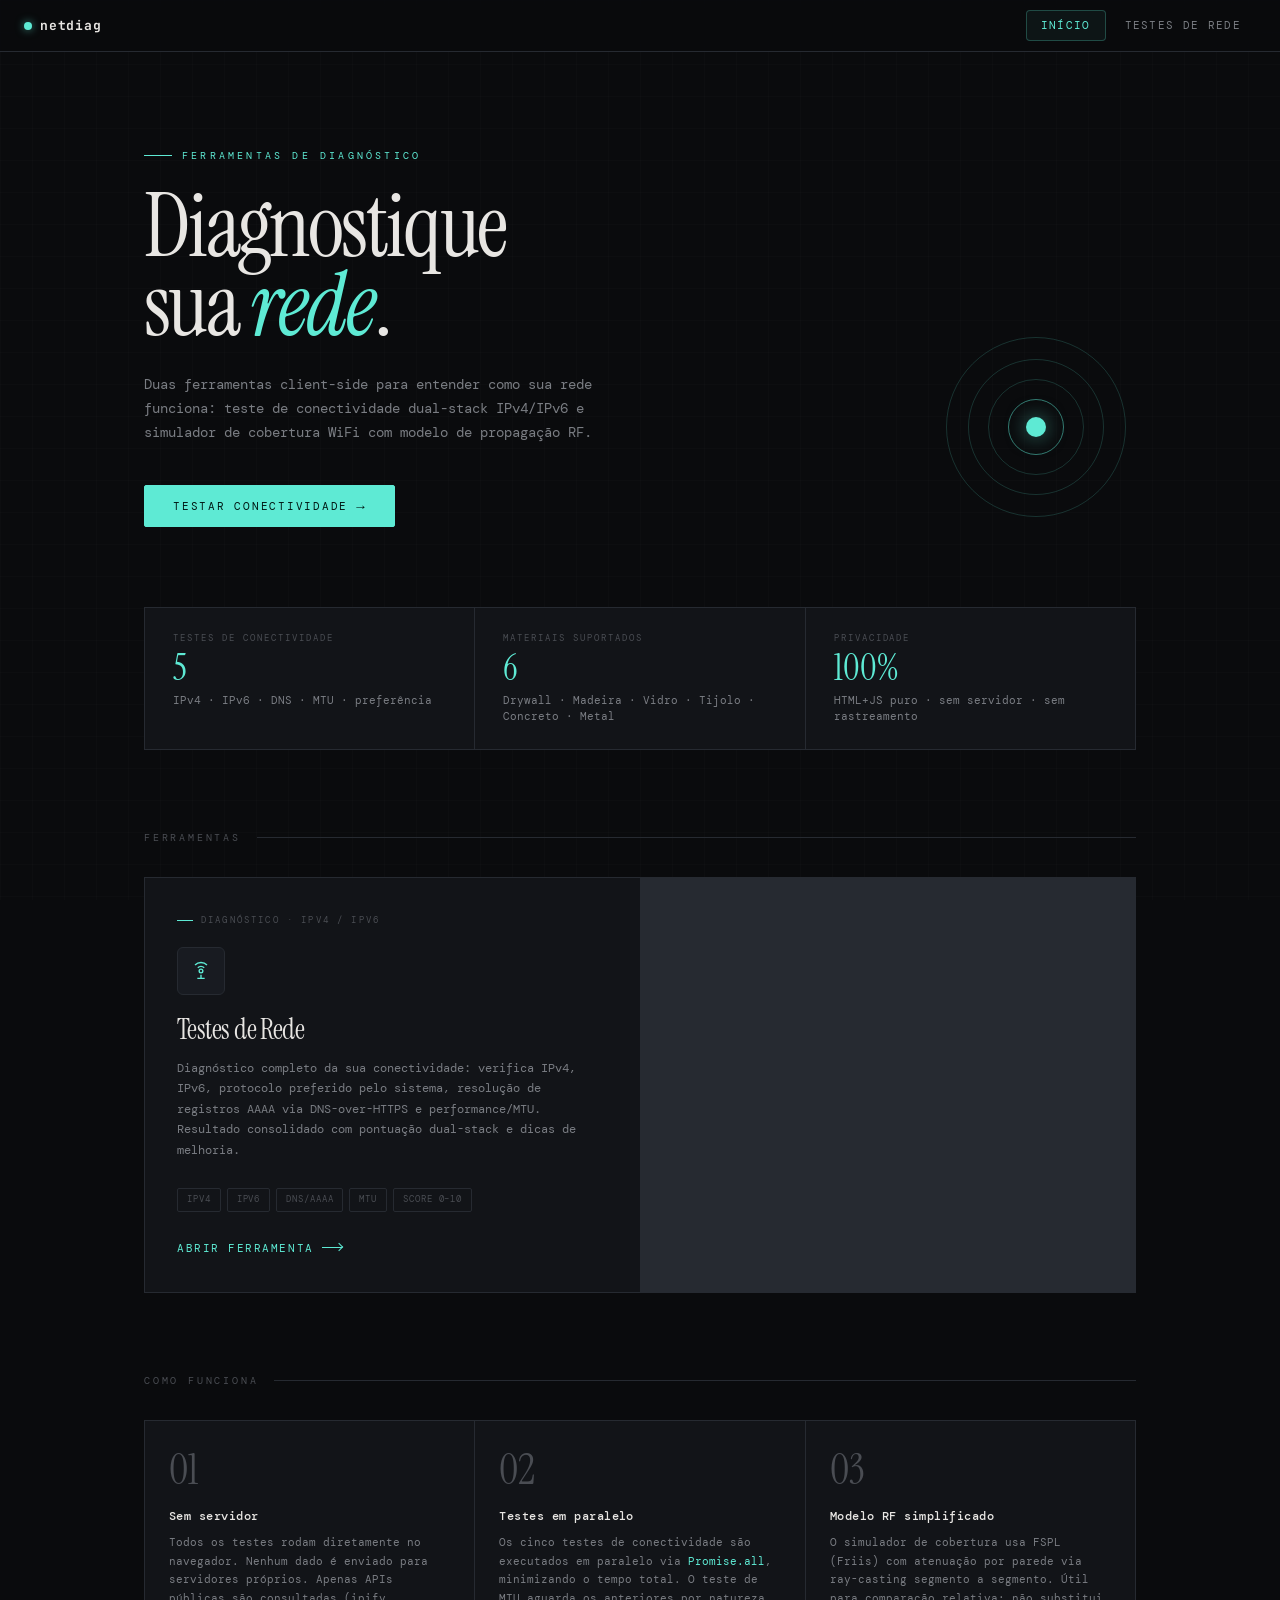
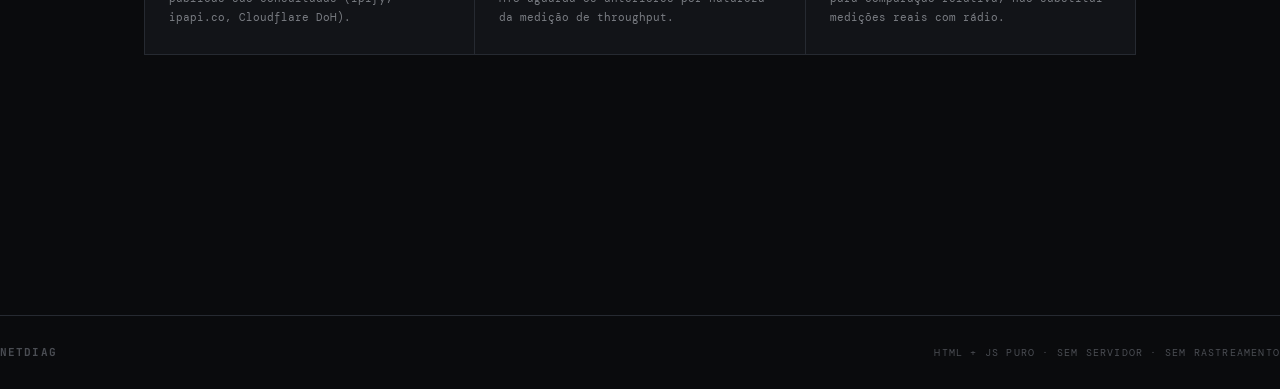
==== index.html @ 3866aabf "feat: add network diagnostic tests page with IPv4, IPv6, DNS, and MTU performance checks" ====
<!DOCTYPE html>
<html lang="pt-BR">
<head>
<meta charset="UTF-8">
<meta name="viewport" content="width=device-width, initial-scale=1.0">
<title>netdiag · ferramentas de rede</title>
<meta name="description" content="Ferramentas de diagnóstico de rede: teste de conectividade IPv4/IPv6 e simulador de cobertura WiFi.">
<meta property="og:title" content="netdiag · ferramentas de rede">
<meta property="og:description" content="Diagnóstico de conectividade dual-stack IPv4/IPv6 e simulador de cobertura WiFi com modelo de propagação RF.">
<meta property="og:type" content="website">
<meta name="theme-color" content="#0a0b0d">
<link rel="icon" type="image/svg+xml" href="favicon.svg">
<link rel="preconnect" href="https://fonts.googleapis.com">
<link rel="preconnect" href="https://fonts.gstatic.com" crossorigin>
<link href="https://fonts.googleapis.com/css2?family=DM+Mono:wght@300;400;500&family=Instrument+Serif:ital@0;1&family=JetBrains+Mono:wght@400;500;700&display=swap" rel="stylesheet">
<style>
  *, *::before, *::after { margin: 0; padding: 0; box-sizing: border-box; }

  :root {
    --bg:        #0a0b0d;
    --surface:   #121418;
    --surface-2: #181b21;
    --border:    #262a31;
    --border-hi: #323840;
    --text:      #e8e6e3;
    --text-dim:  #7a7d83;
    --text-muted:#4a4d53;
    --accent:    #5eead4;
    --accent-dim:#2db8a0;
    --v4:        #fbbf24;
    --good:      #4ade80;
    --bad:       #f87171;
  }

  html { color-scheme: dark; scroll-behavior: smooth; }

  body {
    font-family: 'DM Mono', ui-monospace, monospace;
    background: var(--bg);
    color: var(--text);
    min-height: 100vh;
    line-height: 1.5;
    font-size: 14px;
    background-image:
      linear-gradient(rgba(255,255,255,0.012) 1px, transparent 1px),
      linear-gradient(90deg, rgba(255,255,255,0.012) 1px, transparent 1px);
    background-size: 32px 32px;
    background-attachment: fixed;
    overflow-x: hidden;
  }

  /* ── NAV ── */
  nav {
    position: sticky;
    top: 0;
    z-index: 50;
    background: rgba(10,11,13,0.85);
    backdrop-filter: blur(12px);
    -webkit-backdrop-filter: blur(12px);
    border-bottom: 1px solid var(--border);
    padding: 0 24px;
    height: 52px;
    display: flex;
    align-items: center;
    justify-content: space-between;
  }

  .nav-brand {
    font-family: 'JetBrains Mono', monospace;
    font-size: 13px;
    font-weight: 700;
    letter-spacing: 0.06em;
    color: var(--text);
    display: flex;
    align-items: center;
    gap: 8px;
    text-decoration: none;
  }

  .nav-dot {
    width: 8px; height: 8px;
    border-radius: 50%;
    background: var(--accent);
    box-shadow: 0 0 8px rgba(94,234,212,0.6);
    animation: pulse 2s ease-in-out infinite;
  }

  @keyframes pulse {
    0%,100% { box-shadow: 0 0 0 0 rgba(94,234,212,0.55); }
    50%      { box-shadow: 0 0 0 6px rgba(94,234,212,0); }
  }

  .nav-links {
    display: flex;
    gap: 4px;
    list-style: none;
  }

  .nav-links a {
    display: block;
    padding: 6px 14px;
    font-size: 11px;
    letter-spacing: 0.12em;
    text-transform: uppercase;
    color: var(--text-dim);
    text-decoration: none;
    border-radius: 4px;
    transition: all 0.15s ease;
    border: 1px solid transparent;
  }

  .nav-links a:hover,
  .nav-links a.active {
    color: var(--accent);
    border-color: rgba(94,234,212,0.25);
    background: rgba(94,234,212,0.05);
  }

  /* ── MAIN ── */
  main { max-width: 1040px; margin: 0 auto; padding: 0 24px 100px; }

  /* ── HERO ── */
  .hero {
    padding: 96px 0 80px;
    display: grid;
    grid-template-columns: 1fr auto;
    align-items: end;
    gap: 48px;
  }

  @media (max-width: 700px) {
    .hero { grid-template-columns: 1fr; padding: 64px 0 56px; }
    .hero-visual { display: none; }
  }

  .hero-tag {
    font-size: 10px;
    letter-spacing: 0.32em;
    text-transform: uppercase;
    color: var(--accent);
    margin-bottom: 24px;
    display: flex;
    align-items: center;
    gap: 10px;
  }

  .hero-tag::before {
    content: '';
    width: 28px;
    height: 1px;
    background: var(--accent);
  }

  .hero h1 {
    font-family: 'Instrument Serif', serif;
    font-size: clamp(48px, 8vw, 88px);
    line-height: 0.9;
    letter-spacing: -0.03em;
    font-weight: 400;
    margin-bottom: 28px;
    color: var(--text);
  }

  .hero h1 em {
    font-style: italic;
    color: var(--accent);
  }

  .hero-desc {
    font-size: 14px;
    color: var(--text-dim);
    max-width: 460px;
    line-height: 1.7;
    margin-bottom: 40px;
  }

  .hero-actions {
    display: flex;
    gap: 12px;
    flex-wrap: wrap;
  }

  .btn-primary {
    background: var(--accent);
    color: #001814;
    border: 1px solid var(--accent);
    padding: 12px 28px;
    font-family: inherit;
    font-size: 11px;
    letter-spacing: 0.16em;
    text-transform: uppercase;
    cursor: pointer;
    text-decoration: none;
    display: inline-flex;
    align-items: center;
    gap: 8px;
    transition: all 0.2s ease;
    border-radius: 2px;
  }

  .btn-primary:hover {
    background: var(--accent-dim);
    border-color: var(--accent-dim);
  }

  .btn-ghost {
    background: transparent;
    color: var(--text-dim);
    border: 1px solid var(--border);
    padding: 12px 28px;
    font-family: inherit;
    font-size: 11px;
    letter-spacing: 0.16em;
    text-transform: uppercase;
    cursor: pointer;
    text-decoration: none;
    display: inline-flex;
    align-items: center;
    gap: 8px;
    transition: all 0.2s ease;
    border-radius: 2px;
  }

  .btn-ghost:hover {
    border-color: var(--accent);
    color: var(--accent);
  }

  /* hero visual — animated rings */
  .hero-visual {
    position: relative;
    width: 200px;
    height: 200px;
    flex-shrink: 0;
  }

  .ring {
    position: absolute;
    border-radius: 50%;
    border: 1px solid rgba(94,234,212,0.18);
    top: 50%; left: 50%;
    transform: translate(-50%, -50%);
    animation: ringpulse 3s ease-out infinite;
  }

  .ring:nth-child(1) { width: 56px;  height: 56px;  animation-delay: 0s;    border-color: rgba(94,234,212,0.5); }
  .ring:nth-child(2) { width: 96px;  height: 96px;  animation-delay: 0.6s; }
  .ring:nth-child(3) { width: 136px; height: 136px; animation-delay: 1.2s; }
  .ring:nth-child(4) { width: 180px; height: 180px; animation-delay: 1.8s; }

  @keyframes ringpulse {
    0%,100% { opacity: 0.6; }
    50%      { opacity: 0.15; }
  }

  .ring-core {
    position: absolute;
    top: 50%; left: 50%;
    transform: translate(-50%, -50%);
    width: 20px; height: 20px;
    border-radius: 50%;
    background: var(--accent);
    box-shadow: 0 0 20px rgba(94,234,212,0.5);
  }

  /* ── STATS BAR ── */
  .stats-bar {
    display: grid;
    grid-template-columns: repeat(3, 1fr);
    gap: 1px;
    background: var(--border);
    border: 1px solid var(--border);
    margin-bottom: 80px;
  }

  @media (max-width: 600px) {
    .stats-bar { grid-template-columns: 1fr; }
  }

  .stat-item {
    background: var(--surface);
    padding: 24px 28px;
    display: flex;
    flex-direction: column;
    gap: 4px;
  }

  .stat-label {
    font-size: 9px;
    text-transform: uppercase;
    letter-spacing: 0.22em;
    color: var(--text-muted);
    font-weight: 400;
  }

  .stat-value {
    font-family: 'Instrument Serif', serif;
    font-size: 36px;
    font-weight: 400;
    line-height: 1;
    color: var(--accent);
  }

  .stat-desc {
    font-size: 11px;
    color: var(--text-dim);
    margin-top: 2px;
  }

  /* ── TOOLS ── */
  .section-header {
    display: flex;
    align-items: center;
    gap: 16px;
    margin-bottom: 32px;
  }

  .section-label {
    font-size: 10px;
    letter-spacing: 0.28em;
    text-transform: uppercase;
    color: var(--text-muted);
  }

  .section-line {
    flex: 1;
    height: 1px;
    background: var(--border);
  }

  .tools-grid {
    display: grid;
    grid-template-columns: 1fr 1fr;
    gap: 1px;
    background: var(--border);
    border: 1px solid var(--border);
    margin-bottom: 80px;
  }

  @media (max-width: 700px) {
    .tools-grid { grid-template-columns: 1fr; }
  }

  .tool-card {
    background: var(--surface);
    padding: 36px 32px;
    text-decoration: none;
    display: flex;
    flex-direction: column;
    gap: 0;
    transition: background 0.2s ease;
    position: relative;
    overflow: hidden;
  }

  .tool-card::before {
    content: '';
    position: absolute;
    top: 0; left: 0; right: 0;
    height: 2px;
    background: linear-gradient(90deg, transparent, var(--card-accent, var(--accent)), transparent);
    opacity: 0;
    transition: opacity 0.25s ease;
  }

  .tool-card:hover { background: var(--surface-2); }
  .tool-card:hover::before { opacity: 1; }

  .tool-card[data-color="teal"] { --card-accent: var(--accent); }
  .tool-card[data-color="yellow"] { --card-accent: var(--v4); }

  .tool-card-tag {
    font-size: 9px;
    letter-spacing: 0.24em;
    text-transform: uppercase;
    color: var(--text-muted);
    margin-bottom: 20px;
    display: flex;
    align-items: center;
    gap: 8px;
  }

  .tool-card-tag::before {
    content: '';
    width: 16px;
    height: 1px;
    background: var(--card-accent, var(--accent));
  }

  .tool-card-icon {
    width: 48px;
    height: 48px;
    border: 1px solid var(--border);
    background: var(--surface-2);
    border-radius: 6px;
    display: flex;
    align-items: center;
    justify-content: center;
    margin-bottom: 20px;
    transition: border-color 0.2s, background 0.2s;
  }

  .tool-card:hover .tool-card-icon {
    border-color: var(--card-accent, var(--accent));
    background: rgba(94,234,212,0.06);
  }

  .tool-card[data-color="yellow"]:hover .tool-card-icon {
    border-color: var(--v4);
    background: rgba(251,191,36,0.06);
  }

  .tool-card-icon svg {
    width: 22px; height: 22px;
    stroke: var(--card-accent, var(--accent));
    stroke-width: 1.5;
    fill: none;
  }

  .tool-card-title {
    font-family: 'Instrument Serif', serif;
    font-size: 28px;
    font-weight: 400;
    line-height: 1.1;
    letter-spacing: -0.02em;
    color: var(--text);
    margin-bottom: 12px;
  }

  .tool-card-desc {
    font-size: 12px;
    color: var(--text-dim);
    line-height: 1.7;
    flex: 1;
    margin-bottom: 28px;
  }

  .tool-card-features {
    display: flex;
    flex-wrap: wrap;
    gap: 6px;
    margin-bottom: 28px;
  }

  .feature-tag {
    font-size: 9px;
    letter-spacing: 0.1em;
    text-transform: uppercase;
    padding: 4px 9px;
    border: 1px solid var(--border);
    color: var(--text-muted);
    border-radius: 2px;
  }

  .tool-card-cta {
    display: flex;
    align-items: center;
    gap: 8px;
    font-size: 11px;
    letter-spacing: 0.14em;
    text-transform: uppercase;
    color: var(--card-accent, var(--accent));
    transition: gap 0.2s ease;
  }

  .tool-card:hover .tool-card-cta { gap: 14px; }

  .cta-arrow {
    display: inline-block;
    width: 20px;
    height: 1px;
    background: currentColor;
    position: relative;
  }

  .cta-arrow::after {
    content: '';
    position: absolute;
    right: 0;
    top: -3px;
    width: 6px;
    height: 6px;
    border-top: 1px solid currentColor;
    border-right: 1px solid currentColor;
    transform: rotate(45deg);
  }

  /* ── HOW IT WORKS ── */
  .how-grid {
    display: grid;
    grid-template-columns: repeat(3, 1fr);
    gap: 1px;
    background: var(--border);
    border: 1px solid var(--border);
    margin-bottom: 80px;
  }

  @media (max-width: 700px) {
    .how-grid { grid-template-columns: 1fr; }
  }

  .how-item {
    background: var(--surface);
    padding: 28px 24px;
  }

  .how-num {
    font-family: 'Instrument Serif', serif;
    font-size: 42px;
    font-weight: 400;
    color: var(--text-muted);
    line-height: 1;
    margin-bottom: 16px;
  }

  .how-title {
    font-size: 12px;
    font-weight: 500;
    color: var(--text);
    margin-bottom: 8px;
    letter-spacing: 0.04em;
  }

  .how-desc {
    font-size: 11px;
    color: var(--text-dim);
    line-height: 1.7;
  }

  /* ── FOOTER ── */
  footer {
    margin-top: 80px;
    padding: 28px 0;
    border-top: 1px solid var(--border);
    display: flex;
    justify-content: space-between;
    align-items: center;
    flex-wrap: wrap;
    gap: 12px;
  }

  .footer-brand {
    font-family: 'JetBrains Mono', monospace;
    font-size: 11px;
    font-weight: 700;
    color: var(--text-muted);
    letter-spacing: 0.1em;
  }

  .footer-note {
    font-size: 10px;
    color: var(--text-muted);
    letter-spacing: 0.12em;
    text-transform: uppercase;
  }

  /* ── HAMBURGER ── */
  .nav-hamburger {
    display: none;
    flex-direction: column;
    justify-content: center;
    gap: 5px;
    width: 36px;
    height: 36px;
    background: transparent;
    border: 1px solid var(--border);
    border-radius: 6px;
    cursor: pointer;
    padding: 8px;
    transition: border-color 0.2s;
  }

  .nav-hamburger:hover { border-color: var(--accent); }

  .nav-hamburger span {
    display: block;
    height: 1.5px;
    background: var(--text-dim);
    border-radius: 2px;
    transition: transform 0.25s ease, opacity 0.2s ease, background 0.2s;
  }

  .nav-hamburger.open span { background: var(--accent); }
  .nav-hamburger.open span:nth-child(1) { transform: translateY(6.5px) rotate(45deg); }
  .nav-hamburger.open span:nth-child(2) { opacity: 0; }
  .nav-hamburger.open span:nth-child(3) { transform: translateY(-6.5px) rotate(-45deg); }

  @media (max-width: 640px) {
    .nav-hamburger { display: flex; }

    .nav-links {
      display: none;
      position: absolute;
      top: 52px;
      left: 0; right: 0;
      background: rgba(10,11,13,0.97);
      border-bottom: 1px solid var(--border);
      padding: 12px 16px;
      flex-direction: column;
      gap: 4px;
      backdrop-filter: blur(12px);
      -webkit-backdrop-filter: blur(12px);
    }

    .nav-links.open { display: flex; }

    .nav-links a {
      padding: 10px 14px;
      font-size: 12px;
    }
  }

  /* ── PAGE FADE ── */
  @keyframes pageFadeIn {
    from { opacity: 0; transform: translateY(8px); }
    to   { opacity: 1; transform: translateY(0); }
  }

  main { animation: pageFadeIn 0.35s ease both; }
</style>
</head>
<body>

<nav>
  <a class="nav-brand" href="index.html">
    <span class="nav-dot"></span>
    netdiag
  </a>
  <button class="nav-hamburger" id="navHamburger" aria-label="Menu">
    <span></span><span></span><span></span>
  </button>
  <ul class="nav-links" id="navLinks">
    <li><a href="index.html" class="active">Início</a></li>
    <li><a href="network-tests.html">Testes de Rede</a></li>
  </ul>
</nav>

<main>
  <section class="hero">
    <div class="hero-content">
      <div class="hero-tag">Ferramentas de diagnóstico</div>
      <h1>Diagnostique<br>sua <em>rede</em>.</h1>
      <p class="hero-desc">
        Duas ferramentas client-side para entender como sua rede funciona:
        teste de conectividade dual-stack IPv4/IPv6 e simulador de cobertura WiFi
        com modelo de propagação RF.
      </p>
      <div class="hero-actions">
        <a href="network-tests.html" class="btn-primary">
          Testar conectividade
          <span style="font-size:14px; line-height:1">→</span>
        </a>
      </div>
    </div>

    <div class="hero-visual" aria-hidden="true">
      <div class="ring"></div>
      <div class="ring"></div>
      <div class="ring"></div>
      <div class="ring"></div>
      <div class="ring-core"></div>
    </div>
  </section>

  <div class="stats-bar">
    <div class="stat-item">
      <div class="stat-label">Testes de conectividade</div>
      <div class="stat-value">5</div>
      <div class="stat-desc">IPv4 · IPv6 · DNS · MTU · preferência</div>
    </div>
    <div class="stat-item">
      <div class="stat-label">Materiais suportados</div>
      <div class="stat-value">6</div>
      <div class="stat-desc">Drywall · Madeira · Vidro · Tijolo · Concreto · Metal</div>
    </div>
    <div class="stat-item">
      <div class="stat-label">Privacidade</div>
      <div class="stat-value">100%</div>
      <div class="stat-desc">HTML+JS puro · sem servidor · sem rastreamento</div>
    </div>
  </div>

  <div class="section-header">
    <span class="section-label">Ferramentas</span>
    <div class="section-line"></div>
  </div>

  <div class="tools-grid">
    <a class="tool-card" href="network-tests.html" data-color="teal">
      <div class="tool-card-tag">Diagnóstico · IPv4 / IPv6</div>
      <div class="tool-card-icon">
        <svg viewBox="0 0 24 24">
          <circle cx="12" cy="12" r="2"/>
          <path d="M8.5 8.5a5 5 0 017 0M5.5 5.5a9 9 0 0113 0"/>
          <path d="M12 16v4M8 20h8"/>
        </svg>
      </div>
      <div class="tool-card-title">Testes de Rede</div>
      <div class="tool-card-desc">
        Diagnóstico completo da sua conectividade: verifica IPv4, IPv6, protocolo preferido
        pelo sistema, resolução de registros AAAA via DNS-over-HTTPS e performance/MTU.
        Resultado consolidado com pontuação dual-stack e dicas de melhoria.
      </div>
      <div class="tool-card-features">
        <span class="feature-tag">IPv4</span>
        <span class="feature-tag">IPv6</span>
        <span class="feature-tag">DNS/AAAA</span>
        <span class="feature-tag">MTU</span>
        <span class="feature-tag">Score 0–10</span>
      </div>
      <div class="tool-card-cta">
        Abrir ferramenta
        <span class="cta-arrow"></span>
      </div>
    </a>

  </div>

  <div class="section-header">
    <span class="section-label">Como funciona</span>
    <div class="section-line"></div>
  </div>

  <div class="how-grid">
    <div class="how-item">
      <div class="how-num">01</div>
      <div class="how-title">Sem servidor</div>
      <div class="how-desc">
        Todos os testes rodam diretamente no navegador. Nenhum dado é
        enviado para servidores próprios. Apenas APIs públicas são consultadas
        (ipify, ipapi.co, Cloudflare DoH).
      </div>
    </div>
    <div class="how-item">
      <div class="how-num">02</div>
      <div class="how-title">Testes em paralelo</div>
      <div class="how-desc">
        Os cinco testes de conectividade são executados em paralelo via
        <code style="font-family:inherit;color:var(--accent)">Promise.all</code>,
        minimizando o tempo total. O teste de MTU aguarda os anteriores por
        natureza da medição de throughput.
      </div>
    </div>
    <div class="how-item">
      <div class="how-num">03</div>
      <div class="how-title">Modelo RF simplificado</div>
      <div class="how-desc">
        O simulador de cobertura usa FSPL (Friis) com atenuação por parede
        via ray-casting segmento a segmento. Útil para comparação relativa;
        não substitui medições reais com rádio.
      </div>
    </div>
  </div>
</main>

<footer>
  <span class="footer-brand">NETDIAG</span>
  <span class="footer-note">HTML + JS puro · sem servidor · sem rastreamento</span>
</footer>

<script>
  const hamburger = document.getElementById('navHamburger');
  const navLinks  = document.getElementById('navLinks');

  hamburger.addEventListener('click', () => {
    hamburger.classList.toggle('open');
    navLinks.classList.toggle('open');
  });

  // fecha o menu ao clicar em um link
  navLinks.querySelectorAll('a').forEach(a => {
    a.addEventListener('click', () => {
      hamburger.classList.remove('open');
      navLinks.classList.remove('open');
    });
  });
</script>
</body>
</html>
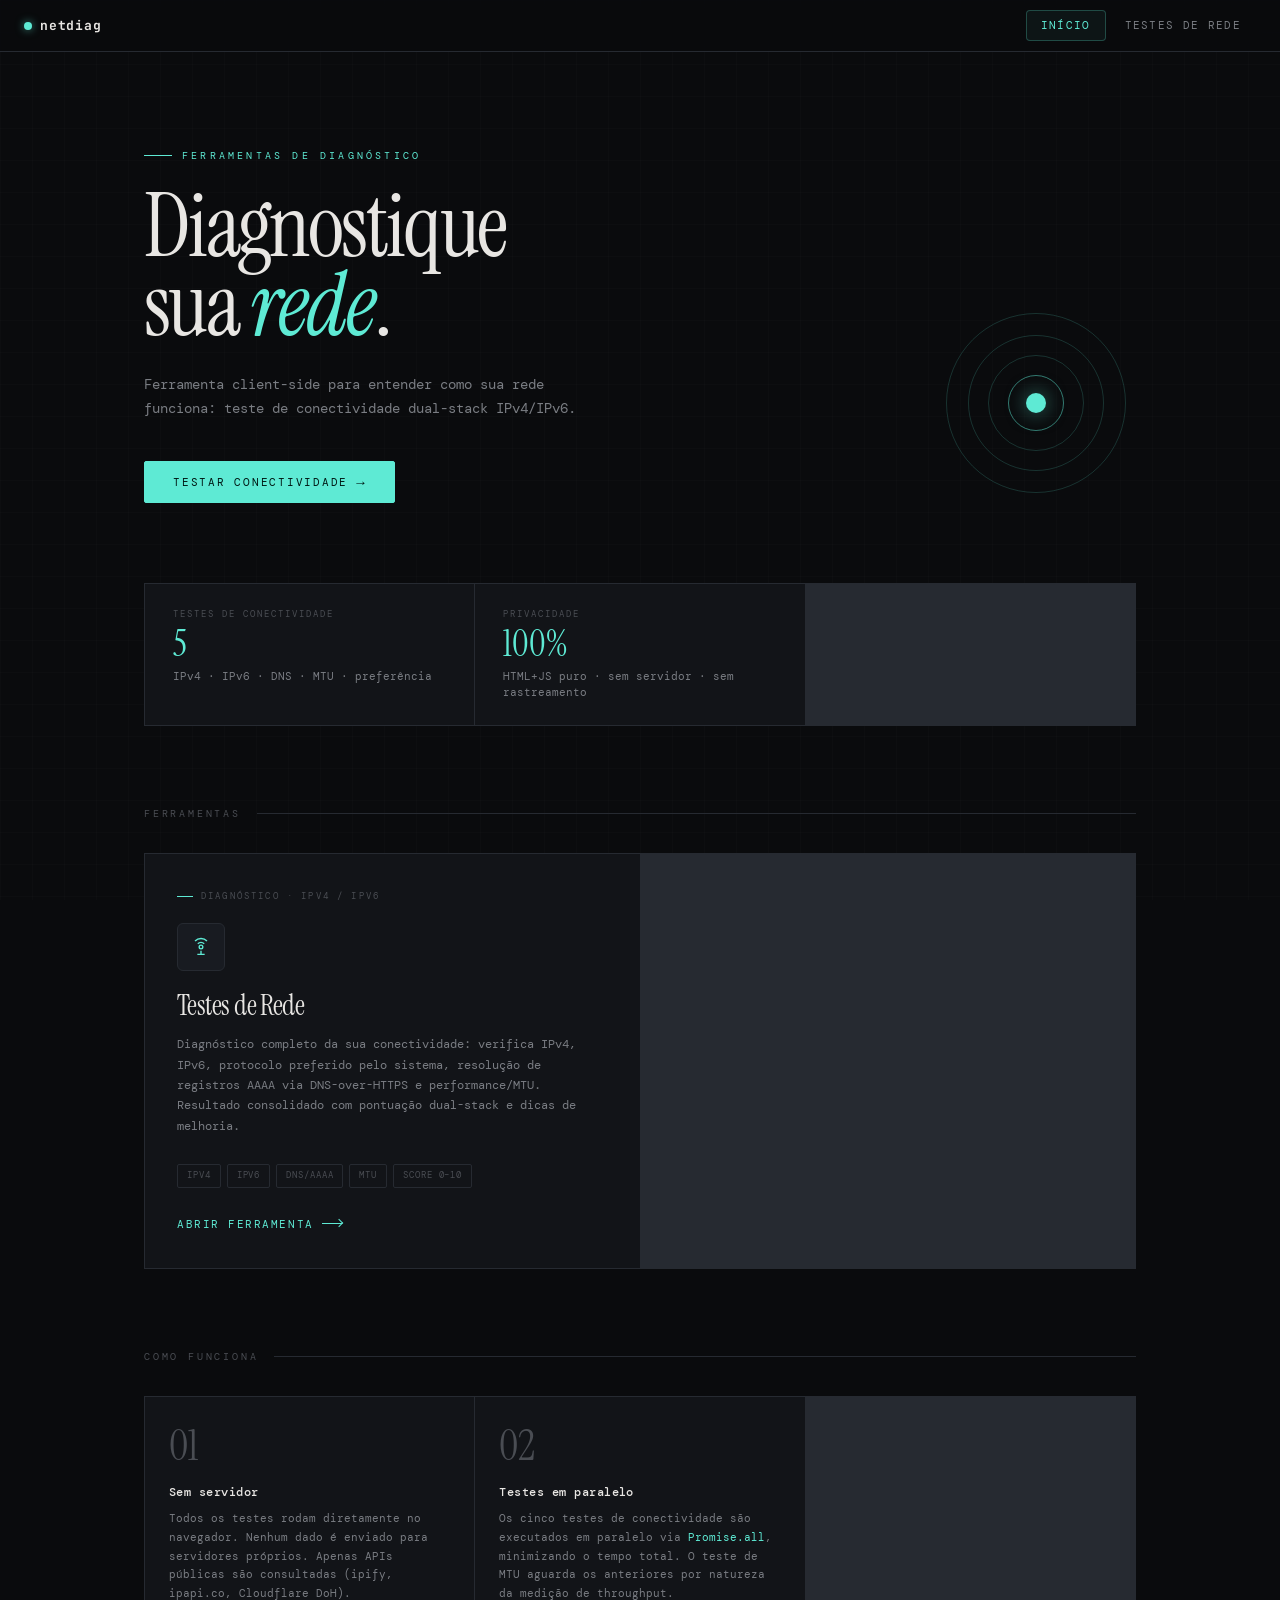
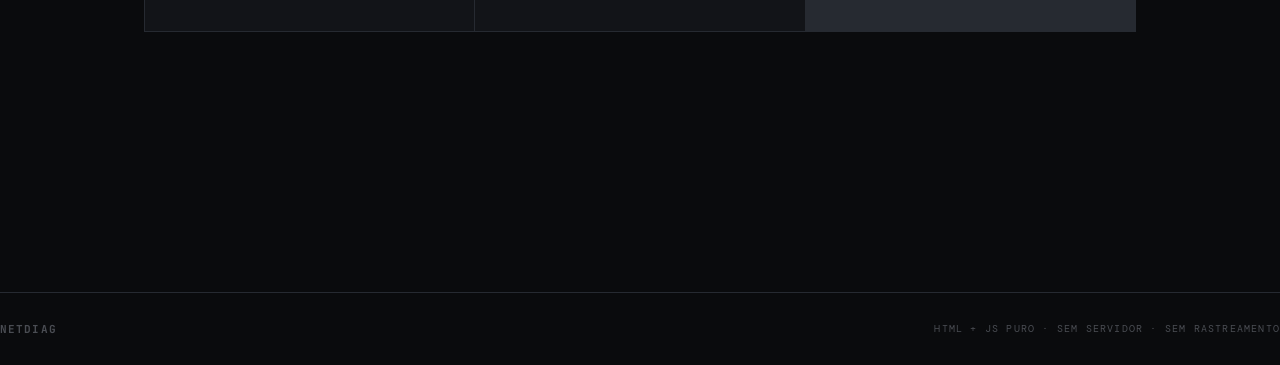
==== commit c75545a5: "Add CSS styles for main layout, network tests, and shared components; implement navigation functiona" ====
--- a/index.html
+++ b/index.html
@@ -4,620 +4,17 @@
 <meta charset="UTF-8">
 <meta name="viewport" content="width=device-width, initial-scale=1.0">
 <title>netdiag · ferramentas de rede</title>
-<meta name="description" content="Ferramentas de diagnóstico de rede: teste de conectividade IPv4/IPv6 e simulador de cobertura WiFi.">
+<meta name="description" content="Ferramentas de diagnóstico de rede: teste de conectividade IPv4/IPv6.">
 <meta property="og:title" content="netdiag · ferramentas de rede">
-<meta property="og:description" content="Diagnóstico de conectividade dual-stack IPv4/IPv6 e simulador de cobertura WiFi com modelo de propagação RF.">
+<meta property="og:description" content="Diagnóstico de conectividade dual-stack IPv4/IPv6.">
 <meta property="og:type" content="website">
 <meta name="theme-color" content="#0a0b0d">
 <link rel="icon" type="image/svg+xml" href="favicon.svg">
 <link rel="preconnect" href="https://fonts.googleapis.com">
 <link rel="preconnect" href="https://fonts.gstatic.com" crossorigin>
 <link href="https://fonts.googleapis.com/css2?family=DM+Mono:wght@300;400;500&family=Instrument+Serif:ital@0;1&family=JetBrains+Mono:wght@400;500;700&display=swap" rel="stylesheet">
-<style>
-  *, *::before, *::after { margin: 0; padding: 0; box-sizing: border-box; }
-
-  :root {
-    --bg:        #0a0b0d;
-    --surface:   #121418;
-    --surface-2: #181b21;
-    --border:    #262a31;
-    --border-hi: #323840;
-    --text:      #e8e6e3;
-    --text-dim:  #7a7d83;
-    --text-muted:#4a4d53;
-    --accent:    #5eead4;
-    --accent-dim:#2db8a0;
-    --v4:        #fbbf24;
-    --good:      #4ade80;
-    --bad:       #f87171;
-  }
-
-  html { color-scheme: dark; scroll-behavior: smooth; }
-
-  body {
-    font-family: 'DM Mono', ui-monospace, monospace;
-    background: var(--bg);
-    color: var(--text);
-    min-height: 100vh;
-    line-height: 1.5;
-    font-size: 14px;
-    background-image:
-      linear-gradient(rgba(255,255,255,0.012) 1px, transparent 1px),
-      linear-gradient(90deg, rgba(255,255,255,0.012) 1px, transparent 1px);
-    background-size: 32px 32px;
-    background-attachment: fixed;
-    overflow-x: hidden;
-  }
-
-  /* ── NAV ── */
-  nav {
-    position: sticky;
-    top: 0;
-    z-index: 50;
-    background: rgba(10,11,13,0.85);
-    backdrop-filter: blur(12px);
-    -webkit-backdrop-filter: blur(12px);
-    border-bottom: 1px solid var(--border);
-    padding: 0 24px;
-    height: 52px;
-    display: flex;
-    align-items: center;
-    justify-content: space-between;
-  }
-
-  .nav-brand {
-    font-family: 'JetBrains Mono', monospace;
-    font-size: 13px;
-    font-weight: 700;
-    letter-spacing: 0.06em;
-    color: var(--text);
-    display: flex;
-    align-items: center;
-    gap: 8px;
-    text-decoration: none;
-  }
-
-  .nav-dot {
-    width: 8px; height: 8px;
-    border-radius: 50%;
-    background: var(--accent);
-    box-shadow: 0 0 8px rgba(94,234,212,0.6);
-    animation: pulse 2s ease-in-out infinite;
-  }
-
-  @keyframes pulse {
-    0%,100% { box-shadow: 0 0 0 0 rgba(94,234,212,0.55); }
-    50%      { box-shadow: 0 0 0 6px rgba(94,234,212,0); }
-  }
-
-  .nav-links {
-    display: flex;
-    gap: 4px;
-    list-style: none;
-  }
-
-  .nav-links a {
-    display: block;
-    padding: 6px 14px;
-    font-size: 11px;
-    letter-spacing: 0.12em;
-    text-transform: uppercase;
-    color: var(--text-dim);
-    text-decoration: none;
-    border-radius: 4px;
-    transition: all 0.15s ease;
-    border: 1px solid transparent;
-  }
-
-  .nav-links a:hover,
-  .nav-links a.active {
-    color: var(--accent);
-    border-color: rgba(94,234,212,0.25);
-    background: rgba(94,234,212,0.05);
-  }
-
-  /* ── MAIN ── */
-  main { max-width: 1040px; margin: 0 auto; padding: 0 24px 100px; }
-
-  /* ── HERO ── */
-  .hero {
-    padding: 96px 0 80px;
-    display: grid;
-    grid-template-columns: 1fr auto;
-    align-items: end;
-    gap: 48px;
-  }
-
-  @media (max-width: 700px) {
-    .hero { grid-template-columns: 1fr; padding: 64px 0 56px; }
-    .hero-visual { display: none; }
-  }
-
-  .hero-tag {
-    font-size: 10px;
-    letter-spacing: 0.32em;
-    text-transform: uppercase;
-    color: var(--accent);
-    margin-bottom: 24px;
-    display: flex;
-    align-items: center;
-    gap: 10px;
-  }
-
-  .hero-tag::before {
-    content: '';
-    width: 28px;
-    height: 1px;
-    background: var(--accent);
-  }
-
-  .hero h1 {
-    font-family: 'Instrument Serif', serif;
-    font-size: clamp(48px, 8vw, 88px);
-    line-height: 0.9;
-    letter-spacing: -0.03em;
-    font-weight: 400;
-    margin-bottom: 28px;
-    color: var(--text);
-  }
-
-  .hero h1 em {
-    font-style: italic;
-    color: var(--accent);
-  }
-
-  .hero-desc {
-    font-size: 14px;
-    color: var(--text-dim);
-    max-width: 460px;
-    line-height: 1.7;
-    margin-bottom: 40px;
-  }
-
-  .hero-actions {
-    display: flex;
-    gap: 12px;
-    flex-wrap: wrap;
-  }
-
-  .btn-primary {
-    background: var(--accent);
-    color: #001814;
-    border: 1px solid var(--accent);
-    padding: 12px 28px;
-    font-family: inherit;
-    font-size: 11px;
-    letter-spacing: 0.16em;
-    text-transform: uppercase;
-    cursor: pointer;
-    text-decoration: none;
-    display: inline-flex;
-    align-items: center;
-    gap: 8px;
-    transition: all 0.2s ease;
-    border-radius: 2px;
-  }
-
-  .btn-primary:hover {
-    background: var(--accent-dim);
-    border-color: var(--accent-dim);
-  }
-
-  .btn-ghost {
-    background: transparent;
-    color: var(--text-dim);
-    border: 1px solid var(--border);
-    padding: 12px 28px;
-    font-family: inherit;
-    font-size: 11px;
-    letter-spacing: 0.16em;
-    text-transform: uppercase;
-    cursor: pointer;
-    text-decoration: none;
-    display: inline-flex;
-    align-items: center;
-    gap: 8px;
-    transition: all 0.2s ease;
-    border-radius: 2px;
-  }
-
-  .btn-ghost:hover {
-    border-color: var(--accent);
-    color: var(--accent);
-  }
-
-  /* hero visual — animated rings */
-  .hero-visual {
-    position: relative;
-    width: 200px;
-    height: 200px;
-    flex-shrink: 0;
-  }
-
-  .ring {
-    position: absolute;
-    border-radius: 50%;
-    border: 1px solid rgba(94,234,212,0.18);
-    top: 50%; left: 50%;
-    transform: translate(-50%, -50%);
-    animation: ringpulse 3s ease-out infinite;
-  }
-
-  .ring:nth-child(1) { width: 56px;  height: 56px;  animation-delay: 0s;    border-color: rgba(94,234,212,0.5); }
-  .ring:nth-child(2) { width: 96px;  height: 96px;  animation-delay: 0.6s; }
-  .ring:nth-child(3) { width: 136px; height: 136px; animation-delay: 1.2s; }
-  .ring:nth-child(4) { width: 180px; height: 180px; animation-delay: 1.8s; }
-
-  @keyframes ringpulse {
-    0%,100% { opacity: 0.6; }
-    50%      { opacity: 0.15; }
-  }
-
-  .ring-core {
-    position: absolute;
-    top: 50%; left: 50%;
-    transform: translate(-50%, -50%);
-    width: 20px; height: 20px;
-    border-radius: 50%;
-    background: var(--accent);
-    box-shadow: 0 0 20px rgba(94,234,212,0.5);
-  }
-
-  /* ── STATS BAR ── */
-  .stats-bar {
-    display: grid;
-    grid-template-columns: repeat(3, 1fr);
-    gap: 1px;
-    background: var(--border);
-    border: 1px solid var(--border);
-    margin-bottom: 80px;
-  }
-
-  @media (max-width: 600px) {
-    .stats-bar { grid-template-columns: 1fr; }
-  }
-
-  .stat-item {
-    background: var(--surface);
-    padding: 24px 28px;
-    display: flex;
-    flex-direction: column;
-    gap: 4px;
-  }
-
-  .stat-label {
-    font-size: 9px;
-    text-transform: uppercase;
-    letter-spacing: 0.22em;
-    color: var(--text-muted);
-    font-weight: 400;
-  }
-
-  .stat-value {
-    font-family: 'Instrument Serif', serif;
-    font-size: 36px;
-    font-weight: 400;
-    line-height: 1;
-    color: var(--accent);
-  }
-
-  .stat-desc {
-    font-size: 11px;
-    color: var(--text-dim);
-    margin-top: 2px;
-  }
-
-  /* ── TOOLS ── */
-  .section-header {
-    display: flex;
-    align-items: center;
-    gap: 16px;
-    margin-bottom: 32px;
-  }
-
-  .section-label {
-    font-size: 10px;
-    letter-spacing: 0.28em;
-    text-transform: uppercase;
-    color: var(--text-muted);
-  }
-
-  .section-line {
-    flex: 1;
-    height: 1px;
-    background: var(--border);
-  }
-
-  .tools-grid {
-    display: grid;
-    grid-template-columns: 1fr 1fr;
-    gap: 1px;
-    background: var(--border);
-    border: 1px solid var(--border);
-    margin-bottom: 80px;
-  }
-
-  @media (max-width: 700px) {
-    .tools-grid { grid-template-columns: 1fr; }
-  }
-
-  .tool-card {
-    background: var(--surface);
-    padding: 36px 32px;
-    text-decoration: none;
-    display: flex;
-    flex-direction: column;
-    gap: 0;
-    transition: background 0.2s ease;
-    position: relative;
-    overflow: hidden;
-  }
-
-  .tool-card::before {
-    content: '';
-    position: absolute;
-    top: 0; left: 0; right: 0;
-    height: 2px;
-    background: linear-gradient(90deg, transparent, var(--card-accent, var(--accent)), transparent);
-    opacity: 0;
-    transition: opacity 0.25s ease;
-  }
-
-  .tool-card:hover { background: var(--surface-2); }
-  .tool-card:hover::before { opacity: 1; }
-
-  .tool-card[data-color="teal"] { --card-accent: var(--accent); }
-  .tool-card[data-color="yellow"] { --card-accent: var(--v4); }
-
-  .tool-card-tag {
-    font-size: 9px;
-    letter-spacing: 0.24em;
-    text-transform: uppercase;
-    color: var(--text-muted);
-    margin-bottom: 20px;
-    display: flex;
-    align-items: center;
-    gap: 8px;
-  }
-
-  .tool-card-tag::before {
-    content: '';
-    width: 16px;
-    height: 1px;
-    background: var(--card-accent, var(--accent));
-  }
-
-  .tool-card-icon {
-    width: 48px;
-    height: 48px;
-    border: 1px solid var(--border);
-    background: var(--surface-2);
-    border-radius: 6px;
-    display: flex;
-    align-items: center;
-    justify-content: center;
-    margin-bottom: 20px;
-    transition: border-color 0.2s, background 0.2s;
-  }
-
-  .tool-card:hover .tool-card-icon {
-    border-color: var(--card-accent, var(--accent));
-    background: rgba(94,234,212,0.06);
-  }
-
-  .tool-card[data-color="yellow"]:hover .tool-card-icon {
-    border-color: var(--v4);
-    background: rgba(251,191,36,0.06);
-  }
-
-  .tool-card-icon svg {
-    width: 22px; height: 22px;
-    stroke: var(--card-accent, var(--accent));
-    stroke-width: 1.5;
-    fill: none;
-  }
-
-  .tool-card-title {
-    font-family: 'Instrument Serif', serif;
-    font-size: 28px;
-    font-weight: 400;
-    line-height: 1.1;
-    letter-spacing: -0.02em;
-    color: var(--text);
-    margin-bottom: 12px;
-  }
-
-  .tool-card-desc {
-    font-size: 12px;
-    color: var(--text-dim);
-    line-height: 1.7;
-    flex: 1;
-    margin-bottom: 28px;
-  }
-
-  .tool-card-features {
-    display: flex;
-    flex-wrap: wrap;
-    gap: 6px;
-    margin-bottom: 28px;
-  }
-
-  .feature-tag {
-    font-size: 9px;
-    letter-spacing: 0.1em;
-    text-transform: uppercase;
-    padding: 4px 9px;
-    border: 1px solid var(--border);
-    color: var(--text-muted);
-    border-radius: 2px;
-  }
-
-  .tool-card-cta {
-    display: flex;
-    align-items: center;
-    gap: 8px;
-    font-size: 11px;
-    letter-spacing: 0.14em;
-    text-transform: uppercase;
-    color: var(--card-accent, var(--accent));
-    transition: gap 0.2s ease;
-  }
-
-  .tool-card:hover .tool-card-cta { gap: 14px; }
-
-  .cta-arrow {
-    display: inline-block;
-    width: 20px;
-    height: 1px;
-    background: currentColor;
-    position: relative;
-  }
-
-  .cta-arrow::after {
-    content: '';
-    position: absolute;
-    right: 0;
-    top: -3px;
-    width: 6px;
-    height: 6px;
-    border-top: 1px solid currentColor;
-    border-right: 1px solid currentColor;
-    transform: rotate(45deg);
-  }
-
-  /* ── HOW IT WORKS ── */
-  .how-grid {
-    display: grid;
-    grid-template-columns: repeat(3, 1fr);
-    gap: 1px;
-    background: var(--border);
-    border: 1px solid var(--border);
-    margin-bottom: 80px;
-  }
-
-  @media (max-width: 700px) {
-    .how-grid { grid-template-columns: 1fr; }
-  }
-
-  .how-item {
-    background: var(--surface);
-    padding: 28px 24px;
-  }
-
-  .how-num {
-    font-family: 'Instrument Serif', serif;
-    font-size: 42px;
-    font-weight: 400;
-    color: var(--text-muted);
-    line-height: 1;
-    margin-bottom: 16px;
-  }
-
-  .how-title {
-    font-size: 12px;
-    font-weight: 500;
-    color: var(--text);
-    margin-bottom: 8px;
-    letter-spacing: 0.04em;
-  }
-
-  .how-desc {
-    font-size: 11px;
-    color: var(--text-dim);
-    line-height: 1.7;
-  }
-
-  /* ── FOOTER ── */
-  footer {
-    margin-top: 80px;
-    padding: 28px 0;
-    border-top: 1px solid var(--border);
-    display: flex;
-    justify-content: space-between;
-    align-items: center;
-    flex-wrap: wrap;
-    gap: 12px;
-  }
-
-  .footer-brand {
-    font-family: 'JetBrains Mono', monospace;
-    font-size: 11px;
-    font-weight: 700;
-    color: var(--text-muted);
-    letter-spacing: 0.1em;
-  }
-
-  .footer-note {
-    font-size: 10px;
-    color: var(--text-muted);
-    letter-spacing: 0.12em;
-    text-transform: uppercase;
-  }
-
-  /* ── HAMBURGER ── */
-  .nav-hamburger {
-    display: none;
-    flex-direction: column;
-    justify-content: center;
-    gap: 5px;
-    width: 36px;
-    height: 36px;
-    background: transparent;
-    border: 1px solid var(--border);
-    border-radius: 6px;
-    cursor: pointer;
-    padding: 8px;
-    transition: border-color 0.2s;
-  }
-
-  .nav-hamburger:hover { border-color: var(--accent); }
-
-  .nav-hamburger span {
-    display: block;
-    height: 1.5px;
-    background: var(--text-dim);
-    border-radius: 2px;
-    transition: transform 0.25s ease, opacity 0.2s ease, background 0.2s;
-  }
-
-  .nav-hamburger.open span { background: var(--accent); }
-  .nav-hamburger.open span:nth-child(1) { transform: translateY(6.5px) rotate(45deg); }
-  .nav-hamburger.open span:nth-child(2) { opacity: 0; }
-  .nav-hamburger.open span:nth-child(3) { transform: translateY(-6.5px) rotate(-45deg); }
-
-  @media (max-width: 640px) {
-    .nav-hamburger { display: flex; }
-
-    .nav-links {
-      display: none;
-      position: absolute;
-      top: 52px;
-      left: 0; right: 0;
-      background: rgba(10,11,13,0.97);
-      border-bottom: 1px solid var(--border);
-      padding: 12px 16px;
-      flex-direction: column;
-      gap: 4px;
-      backdrop-filter: blur(12px);
-      -webkit-backdrop-filter: blur(12px);
-    }
-
-    .nav-links.open { display: flex; }
-
-    .nav-links a {
-      padding: 10px 14px;
-      font-size: 12px;
-    }
-  }
-
-  /* ── PAGE FADE ── */
-  @keyframes pageFadeIn {
-    from { opacity: 0; transform: translateY(8px); }
-    to   { opacity: 1; transform: translateY(0); }
-  }
-
-  main { animation: pageFadeIn 0.35s ease both; }
-</style>
+<link rel="stylesheet" href="css/shared.css">
+<link rel="stylesheet" href="css/index.css">
 </head>
 <body>
 
@@ -641,9 +38,8 @@
       <div class="hero-tag">Ferramentas de diagnóstico</div>
       <h1>Diagnostique<br>sua <em>rede</em>.</h1>
       <p class="hero-desc">
-        Duas ferramentas client-side para entender como sua rede funciona:
-        teste de conectividade dual-stack IPv4/IPv6 e simulador de cobertura WiFi
-        com modelo de propagação RF.
+        Ferramenta client-side para entender como sua rede funciona:
+        teste de conectividade dual-stack IPv4/IPv6.
       </p>
       <div class="hero-actions">
         <a href="network-tests.html" class="btn-primary">
@@ -667,11 +63,6 @@
       <div class="stat-label">Testes de conectividade</div>
       <div class="stat-value">5</div>
       <div class="stat-desc">IPv4 · IPv6 · DNS · MTU · preferência</div>
-    </div>
-    <div class="stat-item">
-      <div class="stat-label">Materiais suportados</div>
-      <div class="stat-value">6</div>
-      <div class="stat-desc">Drywall · Madeira · Vidro · Tijolo · Concreto · Metal</div>
     </div>
     <div class="stat-item">
       <div class="stat-label">Privacidade</div>
@@ -741,15 +132,6 @@
         natureza da medição de throughput.
       </div>
     </div>
-    <div class="how-item">
-      <div class="how-num">03</div>
-      <div class="how-title">Modelo RF simplificado</div>
-      <div class="how-desc">
-        O simulador de cobertura usa FSPL (Friis) com atenuação por parede
-        via ray-casting segmento a segmento. Útil para comparação relativa;
-        não substitui medições reais com rádio.
-      </div>
-    </div>
   </div>
 </main>
 
@@ -758,22 +140,6 @@
   <span class="footer-note">HTML + JS puro · sem servidor · sem rastreamento</span>
 </footer>
 
-<script>
-  const hamburger = document.getElementById('navHamburger');
-  const navLinks  = document.getElementById('navLinks');
-
-  hamburger.addEventListener('click', () => {
-    hamburger.classList.toggle('open');
-    navLinks.classList.toggle('open');
-  });
-
-  // fecha o menu ao clicar em um link
-  navLinks.querySelectorAll('a').forEach(a => {
-    a.addEventListener('click', () => {
-      hamburger.classList.remove('open');
-      navLinks.classList.remove('open');
-    });
-  });
-</script>
+<script src="js/nav.js"></script>
 </body>
 </html>
--- a/css/shared.css
+++ b/css/shared.css
@@ -0,0 +1,164 @@
+*, *::before, *::after { margin: 0; padding: 0; box-sizing: border-box; }
+
+:root {
+  --bg:        #0a0b0d;
+  --surface:   #121418;
+  --surface-2: #181b21;
+  --border:    #262a31;
+  --border-hi: #323840;
+  --text:      #e8e6e3;
+  --text-dim:  #7a7d83;
+  --text-muted:#4a4d53;
+  --accent:    #5eead4;
+  --accent-dim:#2db8a0;
+  --v6:        #5eead4;
+  --v4:        #fbbf24;
+  --good:      #4ade80;
+  --warn:      #fb923c;
+  --bad:       #f87171;
+}
+
+html { color-scheme: dark; scroll-behavior: smooth; }
+
+body {
+  font-family: 'DM Mono', ui-monospace, monospace;
+  background: var(--bg);
+  color: var(--text);
+  min-height: 100vh;
+  line-height: 1.5;
+  font-size: 14px;
+  background-image:
+    linear-gradient(rgba(255,255,255,0.012) 1px, transparent 1px),
+    linear-gradient(90deg, rgba(255,255,255,0.012) 1px, transparent 1px);
+  background-size: 32px 32px;
+  background-attachment: fixed;
+  overflow-x: hidden;
+}
+
+/* ── NAV ── */
+nav {
+  position: sticky;
+  top: 0;
+  z-index: 50;
+  background: rgba(10,11,13,0.85);
+  backdrop-filter: blur(12px);
+  -webkit-backdrop-filter: blur(12px);
+  border-bottom: 1px solid var(--border);
+  padding: 0 24px;
+  height: 52px;
+  display: flex;
+  align-items: center;
+  justify-content: space-between;
+}
+
+.nav-brand {
+  font-family: 'JetBrains Mono', monospace;
+  font-size: 13px;
+  font-weight: 700;
+  letter-spacing: 0.06em;
+  color: var(--text);
+  display: flex;
+  align-items: center;
+  gap: 8px;
+  text-decoration: none;
+}
+
+.nav-dot {
+  width: 8px; height: 8px;
+  border-radius: 50%;
+  background: var(--accent);
+  box-shadow: 0 0 8px rgba(94,234,212,0.6);
+  animation: pulse 2s ease-in-out infinite;
+}
+
+@keyframes pulse {
+  0%,100% { box-shadow: 0 0 0 0 rgba(94,234,212,0.55); }
+  50%      { box-shadow: 0 0 0 6px rgba(94,234,212,0); }
+}
+
+.nav-links { display: flex; gap: 4px; list-style: none; }
+
+.nav-links a {
+  display: block;
+  padding: 6px 14px;
+  font-size: 11px;
+  letter-spacing: 0.12em;
+  text-transform: uppercase;
+  color: var(--text-dim);
+  text-decoration: none;
+  border-radius: 4px;
+  transition: all 0.15s ease;
+  border: 1px solid transparent;
+}
+
+.nav-links a:hover,
+.nav-links a.active {
+  color: var(--accent);
+  border-color: rgba(94,234,212,0.25);
+  background: rgba(94,234,212,0.05);
+}
+
+/* ── HAMBURGER ── */
+.nav-hamburger {
+  display: none;
+  flex-direction: column;
+  justify-content: center;
+  gap: 5px;
+  width: 36px;
+  height: 36px;
+  background: transparent;
+  border: 1px solid var(--border);
+  border-radius: 6px;
+  cursor: pointer;
+  padding: 8px;
+  transition: border-color 0.2s;
+}
+
+.nav-hamburger:hover { border-color: var(--accent); }
+
+.nav-hamburger span {
+  display: block;
+  height: 1.5px;
+  background: var(--text-dim);
+  border-radius: 2px;
+  transition: transform 0.25s ease, opacity 0.2s ease, background 0.2s;
+}
+
+.nav-hamburger.open span { background: var(--accent); }
+.nav-hamburger.open span:nth-child(1) { transform: translateY(6.5px) rotate(45deg); }
+.nav-hamburger.open span:nth-child(2) { opacity: 0; }
+.nav-hamburger.open span:nth-child(3) { transform: translateY(-6.5px) rotate(-45deg); }
+
+@media (max-width: 640px) {
+  .nav-hamburger { display: flex; }
+
+  .nav-links {
+    display: none;
+    position: absolute;
+    top: 52px;
+    left: 0; right: 0;
+    background: rgba(10,11,13,0.97);
+    border-bottom: 1px solid var(--border);
+    padding: 12px 16px;
+    flex-direction: column;
+    gap: 4px;
+    backdrop-filter: blur(12px);
+    -webkit-backdrop-filter: blur(12px);
+    z-index: 49;
+  }
+
+  .nav-links.open { display: flex; }
+
+  .nav-links a {
+    padding: 10px 14px;
+    font-size: 12px;
+  }
+}
+
+/* ── PAGE FADE ── */
+@keyframes pageFadeIn {
+  from { opacity: 0; transform: translateY(8px); }
+  to   { opacity: 1; transform: translateY(0); }
+}
+
+main { animation: pageFadeIn 0.35s ease both; }
--- a/css/index.css
+++ b/css/index.css
@@ -0,0 +1,438 @@
+/* ── MAIN ── */
+main { max-width: 1040px; margin: 0 auto; padding: 0 24px 100px; }
+
+/* ── HERO ── */
+.hero {
+  padding: 96px 0 80px;
+  display: grid;
+  grid-template-columns: 1fr auto;
+  align-items: end;
+  gap: 48px;
+}
+
+@media (max-width: 700px) {
+  .hero { grid-template-columns: 1fr; padding: 64px 0 56px; }
+  .hero-visual { display: none; }
+}
+
+.hero-tag {
+  font-size: 10px;
+  letter-spacing: 0.32em;
+  text-transform: uppercase;
+  color: var(--accent);
+  margin-bottom: 24px;
+  display: flex;
+  align-items: center;
+  gap: 10px;
+}
+
+.hero-tag::before {
+  content: '';
+  width: 28px;
+  height: 1px;
+  background: var(--accent);
+}
+
+.hero h1 {
+  font-family: 'Instrument Serif', serif;
+  font-size: clamp(48px, 8vw, 88px);
+  line-height: 0.9;
+  letter-spacing: -0.03em;
+  font-weight: 400;
+  margin-bottom: 28px;
+  color: var(--text);
+}
+
+.hero h1 em {
+  font-style: italic;
+  color: var(--accent);
+}
+
+.hero-desc {
+  font-size: 14px;
+  color: var(--text-dim);
+  max-width: 460px;
+  line-height: 1.7;
+  margin-bottom: 40px;
+}
+
+.hero-actions {
+  display: flex;
+  gap: 12px;
+  flex-wrap: wrap;
+}
+
+.btn-primary {
+  background: var(--accent);
+  color: #001814;
+  border: 1px solid var(--accent);
+  padding: 12px 28px;
+  font-family: inherit;
+  font-size: 11px;
+  letter-spacing: 0.16em;
+  text-transform: uppercase;
+  cursor: pointer;
+  text-decoration: none;
+  display: inline-flex;
+  align-items: center;
+  gap: 8px;
+  transition: all 0.2s ease;
+  border-radius: 2px;
+}
+
+.btn-primary:hover {
+  background: var(--accent-dim);
+  border-color: var(--accent-dim);
+}
+
+.btn-ghost {
+  background: transparent;
+  color: var(--text-dim);
+  border: 1px solid var(--border);
+  padding: 12px 28px;
+  font-family: inherit;
+  font-size: 11px;
+  letter-spacing: 0.16em;
+  text-transform: uppercase;
+  cursor: pointer;
+  text-decoration: none;
+  display: inline-flex;
+  align-items: center;
+  gap: 8px;
+  transition: all 0.2s ease;
+  border-radius: 2px;
+}
+
+.btn-ghost:hover {
+  border-color: var(--accent);
+  color: var(--accent);
+}
+
+/* hero visual — animated rings */
+.hero-visual {
+  position: relative;
+  width: 200px;
+  height: 200px;
+  flex-shrink: 0;
+}
+
+.ring {
+  position: absolute;
+  border-radius: 50%;
+  border: 1px solid rgba(94,234,212,0.18);
+  top: 50%; left: 50%;
+  transform: translate(-50%, -50%);
+  animation: ringpulse 3s ease-out infinite;
+}
+
+.ring:nth-child(1) { width: 56px;  height: 56px;  animation-delay: 0s;    border-color: rgba(94,234,212,0.5); }
+.ring:nth-child(2) { width: 96px;  height: 96px;  animation-delay: 0.6s; }
+.ring:nth-child(3) { width: 136px; height: 136px; animation-delay: 1.2s; }
+.ring:nth-child(4) { width: 180px; height: 180px; animation-delay: 1.8s; }
+
+@keyframes ringpulse {
+  0%,100% { opacity: 0.6; }
+  50%      { opacity: 0.15; }
+}
+
+.ring-core {
+  position: absolute;
+  top: 50%; left: 50%;
+  transform: translate(-50%, -50%);
+  width: 20px; height: 20px;
+  border-radius: 50%;
+  background: var(--accent);
+  box-shadow: 0 0 20px rgba(94,234,212,0.5);
+}
+
+/* ── STATS BAR ── */
+.stats-bar {
+  display: grid;
+  grid-template-columns: repeat(3, 1fr);
+  gap: 1px;
+  background: var(--border);
+  border: 1px solid var(--border);
+  margin-bottom: 80px;
+}
+
+@media (max-width: 600px) {
+  .stats-bar { grid-template-columns: 1fr; }
+}
+
+.stat-item {
+  background: var(--surface);
+  padding: 24px 28px;
+  display: flex;
+  flex-direction: column;
+  gap: 4px;
+}
+
+.stat-label {
+  font-size: 9px;
+  text-transform: uppercase;
+  letter-spacing: 0.22em;
+  color: var(--text-muted);
+  font-weight: 400;
+}
+
+.stat-value {
+  font-family: 'Instrument Serif', serif;
+  font-size: 36px;
+  font-weight: 400;
+  line-height: 1;
+  color: var(--accent);
+}
+
+.stat-desc {
+  font-size: 11px;
+  color: var(--text-dim);
+  margin-top: 2px;
+}
+
+/* ── SECTION HEADER ── */
+.section-header {
+  display: flex;
+  align-items: center;
+  gap: 16px;
+  margin-bottom: 32px;
+}
+
+.section-label {
+  font-size: 10px;
+  letter-spacing: 0.28em;
+  text-transform: uppercase;
+  color: var(--text-muted);
+}
+
+.section-line {
+  flex: 1;
+  height: 1px;
+  background: var(--border);
+}
+
+/* ── TOOLS GRID ── */
+.tools-grid {
+  display: grid;
+  grid-template-columns: 1fr 1fr;
+  gap: 1px;
+  background: var(--border);
+  border: 1px solid var(--border);
+  margin-bottom: 80px;
+}
+
+@media (max-width: 700px) {
+  .tools-grid { grid-template-columns: 1fr; }
+}
+
+.tool-card {
+  background: var(--surface);
+  padding: 36px 32px;
+  text-decoration: none;
+  display: flex;
+  flex-direction: column;
+  gap: 0;
+  transition: background 0.2s ease;
+  position: relative;
+  overflow: hidden;
+}
+
+.tool-card::before {
+  content: '';
+  position: absolute;
+  top: 0; left: 0; right: 0;
+  height: 2px;
+  background: linear-gradient(90deg, transparent, var(--card-accent, var(--accent)), transparent);
+  opacity: 0;
+  transition: opacity 0.25s ease;
+}
+
+.tool-card:hover { background: var(--surface-2); }
+.tool-card:hover::before { opacity: 1; }
+
+.tool-card[data-color="teal"]   { --card-accent: var(--accent); }
+.tool-card[data-color="yellow"] { --card-accent: var(--v4); }
+
+.tool-card-tag {
+  font-size: 9px;
+  letter-spacing: 0.24em;
+  text-transform: uppercase;
+  color: var(--text-muted);
+  margin-bottom: 20px;
+  display: flex;
+  align-items: center;
+  gap: 8px;
+}
+
+.tool-card-tag::before {
+  content: '';
+  width: 16px;
+  height: 1px;
+  background: var(--card-accent, var(--accent));
+}
+
+.tool-card-icon {
+  width: 48px;
+  height: 48px;
+  border: 1px solid var(--border);
+  background: var(--surface-2);
+  border-radius: 6px;
+  display: flex;
+  align-items: center;
+  justify-content: center;
+  margin-bottom: 20px;
+  transition: border-color 0.2s, background 0.2s;
+}
+
+.tool-card:hover .tool-card-icon {
+  border-color: var(--card-accent, var(--accent));
+  background: rgba(94,234,212,0.06);
+}
+
+.tool-card[data-color="yellow"]:hover .tool-card-icon {
+  border-color: var(--v4);
+  background: rgba(251,191,36,0.06);
+}
+
+.tool-card-icon svg {
+  width: 22px; height: 22px;
+  stroke: var(--card-accent, var(--accent));
+  stroke-width: 1.5;
+  fill: none;
+}
+
+.tool-card-title {
+  font-family: 'Instrument Serif', serif;
+  font-size: 28px;
+  font-weight: 400;
+  line-height: 1.1;
+  letter-spacing: -0.02em;
+  color: var(--text);
+  margin-bottom: 12px;
+}
+
+.tool-card-desc {
+  font-size: 12px;
+  color: var(--text-dim);
+  line-height: 1.7;
+  flex: 1;
+  margin-bottom: 28px;
+}
+
+.tool-card-features {
+  display: flex;
+  flex-wrap: wrap;
+  gap: 6px;
+  margin-bottom: 28px;
+}
+
+.feature-tag {
+  font-size: 9px;
+  letter-spacing: 0.1em;
+  text-transform: uppercase;
+  padding: 4px 9px;
+  border: 1px solid var(--border);
+  color: var(--text-muted);
+  border-radius: 2px;
+}
+
+.tool-card-cta {
+  display: flex;
+  align-items: center;
+  gap: 8px;
+  font-size: 11px;
+  letter-spacing: 0.14em;
+  text-transform: uppercase;
+  color: var(--card-accent, var(--accent));
+  transition: gap 0.2s ease;
+}
+
+.tool-card:hover .tool-card-cta { gap: 14px; }
+
+.cta-arrow {
+  display: inline-block;
+  width: 20px;
+  height: 1px;
+  background: currentColor;
+  position: relative;
+}
+
+.cta-arrow::after {
+  content: '';
+  position: absolute;
+  right: 0;
+  top: -3px;
+  width: 6px;
+  height: 6px;
+  border-top: 1px solid currentColor;
+  border-right: 1px solid currentColor;
+  transform: rotate(45deg);
+}
+
+/* ── HOW IT WORKS ── */
+.how-grid {
+  display: grid;
+  grid-template-columns: repeat(3, 1fr);
+  gap: 1px;
+  background: var(--border);
+  border: 1px solid var(--border);
+  margin-bottom: 80px;
+}
+
+@media (max-width: 700px) {
+  .how-grid { grid-template-columns: 1fr; }
+}
+
+.how-item {
+  background: var(--surface);
+  padding: 28px 24px;
+}
+
+.how-num {
+  font-family: 'Instrument Serif', serif;
+  font-size: 42px;
+  font-weight: 400;
+  color: var(--text-muted);
+  line-height: 1;
+  margin-bottom: 16px;
+}
+
+.how-title {
+  font-size: 12px;
+  font-weight: 500;
+  color: var(--text);
+  margin-bottom: 8px;
+  letter-spacing: 0.04em;
+}
+
+.how-desc {
+  font-size: 11px;
+  color: var(--text-dim);
+  line-height: 1.7;
+}
+
+/* ── FOOTER ── */
+footer {
+  margin-top: 80px;
+  padding: 28px 0;
+  border-top: 1px solid var(--border);
+  display: flex;
+  justify-content: space-between;
+  align-items: center;
+  flex-wrap: wrap;
+  gap: 12px;
+}
+
+.footer-brand {
+  font-family: 'JetBrains Mono', monospace;
+  font-size: 11px;
+  font-weight: 700;
+  color: var(--text-muted);
+  letter-spacing: 0.1em;
+}
+
+.footer-note {
+  font-size: 10px;
+  color: var(--text-muted);
+  letter-spacing: 0.12em;
+  text-transform: uppercase;
+}
